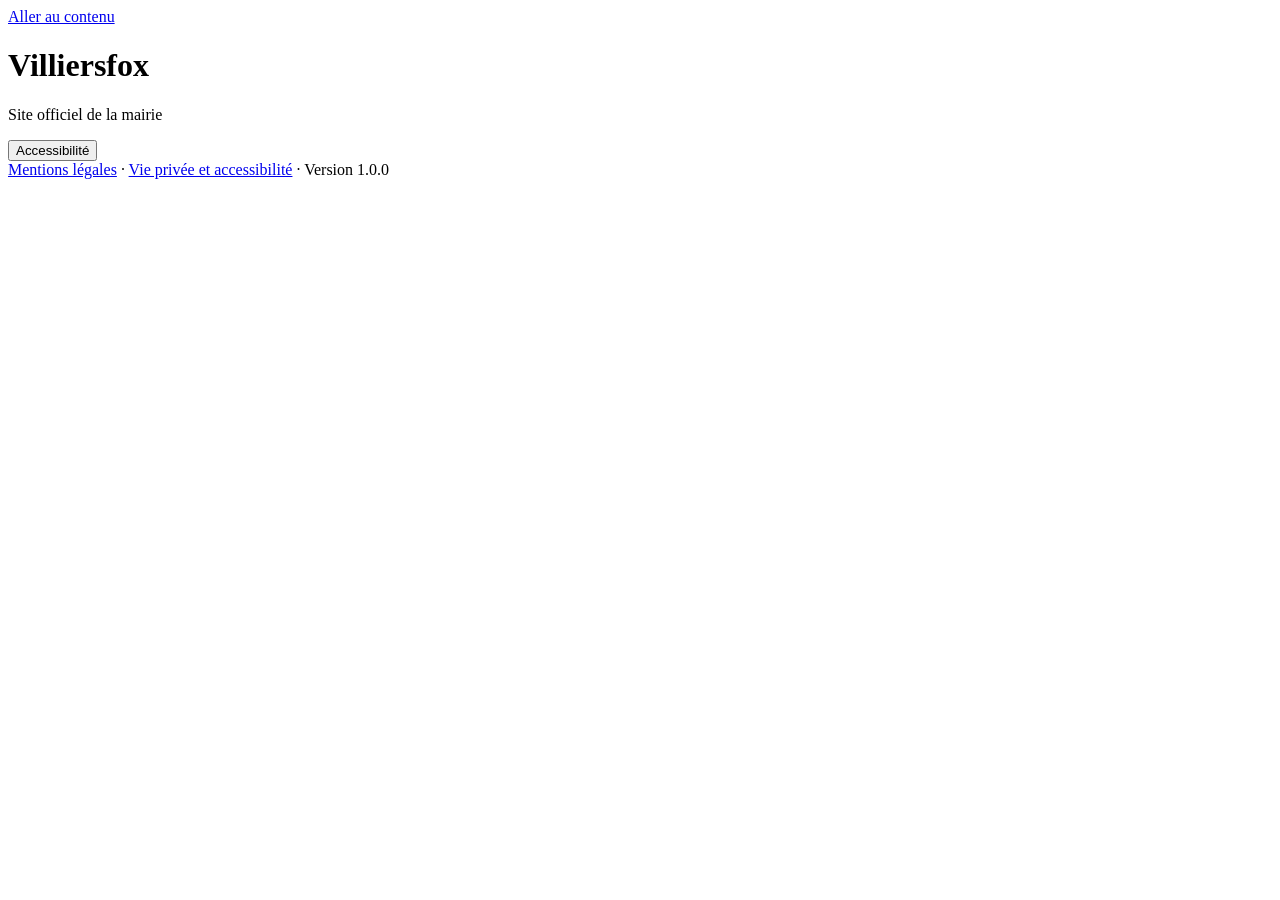
==== index.html @ 53879127 "Create index.html" ====
<!-- index.html -->
<!doctype html><html lang="fr"><head><meta charset="utf-8">
<meta name="viewport" content="width=device-width,initial-scale=1">
<title>Villiersfox – Mairie</title><meta name="theme-color" content="#1f4d3a">
<link rel="manifest" href="manifest.webmanifest"><link rel="stylesheet" href="css/style.css"></head><body>
<a class="skip" href="#main">Aller au contenu</a>
<header><h1>Villiersfox</h1><p>Site officiel de la mairie</p>
<nav id="nav" aria-label="Navigation principale"></nav>
<div class="tools"><button id="abtn" aria-expanded="false" aria-controls="a11y">Accessibilité</button><button id="install" hidden>Installer l’application</button></div></header>
<section id="a11y" hidden aria-label="Réglages d’accessibilité">
<p>Taille du texte : <button data-s="0">A</button><button data-s="1">A+</button><button data-s="2">A++</button></p>
<label><input type="checkbox" data-o="contrast"> Contraste élevé</label>
<label><input type="checkbox" data-o="cb"> Mode daltonien</label>
<label><input type="checkbox" data-o="dark"> Thème sombre</label>
<label><input type="checkbox" data-o="lines"> Interligne agrandi</label>
<label><input type="checkbox" data-o="big"> Boutons agrandis</label>
<p><button id="tts">Lire la page à voix haute</button></p></section>
<div id="banner" role="status" aria-live="polite"></div>
<main id="main" tabindex="-1"></main>
<dialog id="dlg" aria-label="Détail"></dialog>
<footer><a href="#legal">Mentions légales</a> · <a href="#privacy">Vie privée et accessibilité</a> · Version 1.0.0</footer>
<script src="js/app.js" defer></script></body></html>
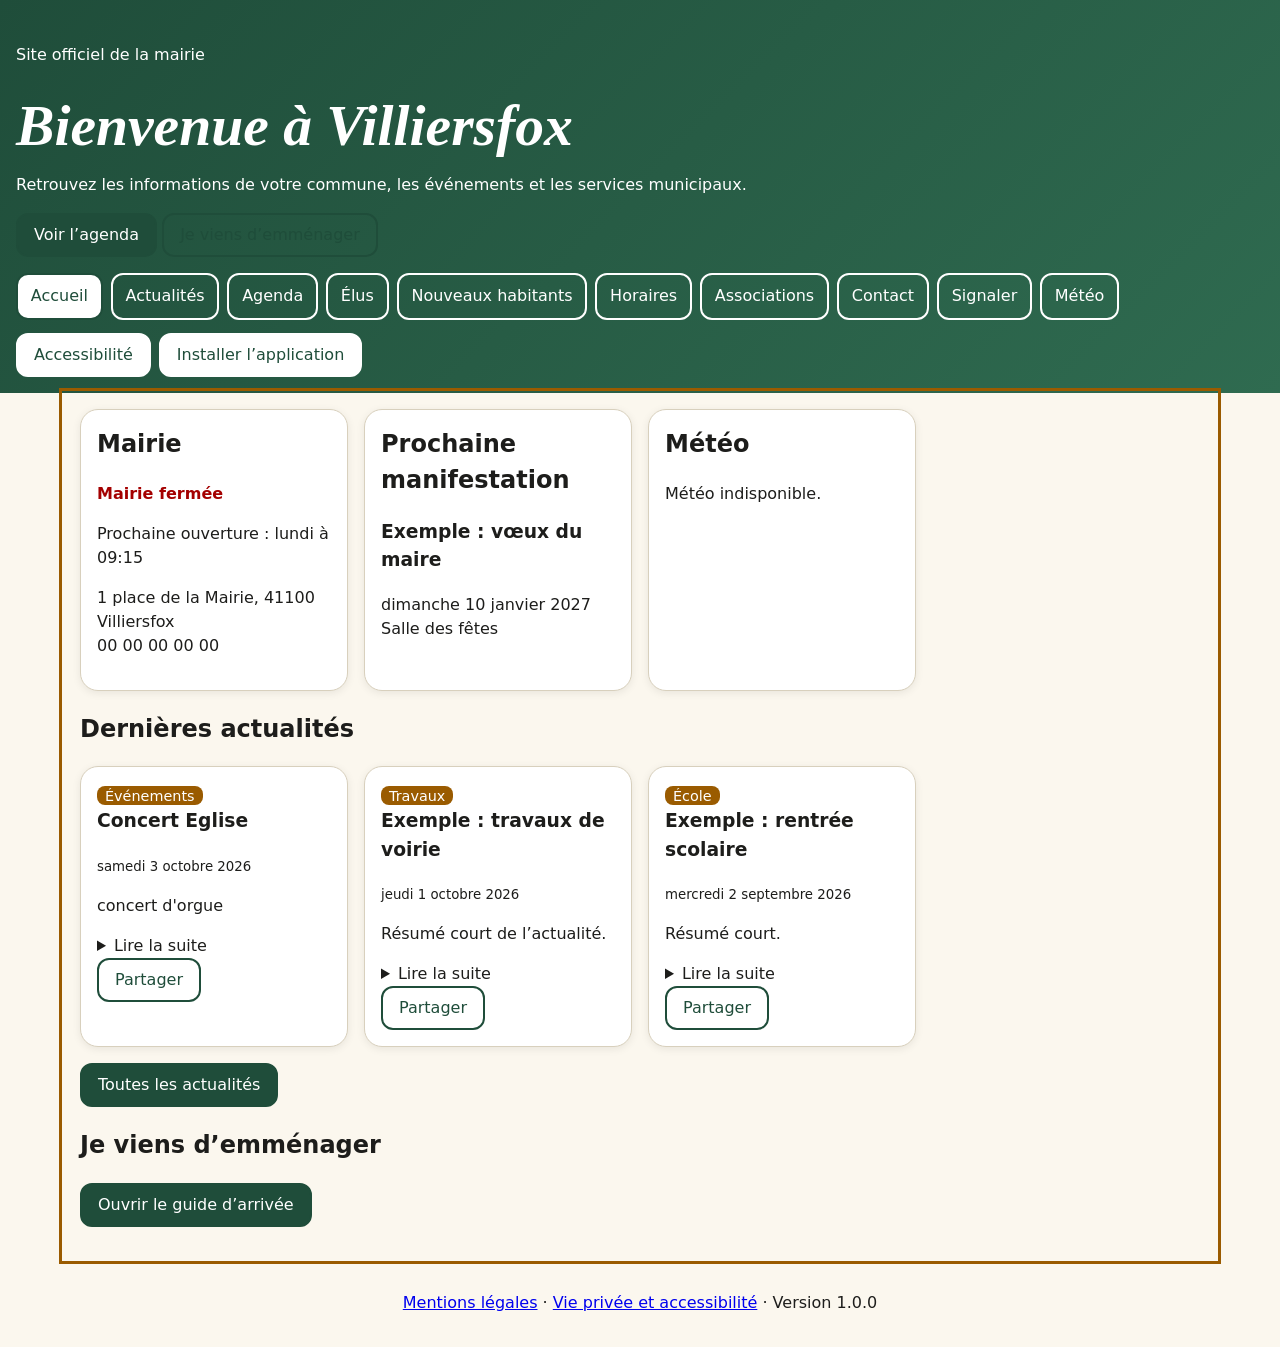
==== commit 0de37598: "Update index.html" ====
--- a/index.html
+++ b/index.html
@@ -1,10 +1,9 @@
-<!-- index.html -->
 <!doctype html><html lang="fr"><head><meta charset="utf-8">
 <meta name="viewport" content="width=device-width,initial-scale=1">
 <title>Villiersfox – Mairie</title><meta name="theme-color" content="#1f4d3a">
 <link rel="manifest" href="manifest.webmanifest"><link rel="stylesheet" href="css/style.css"></head><body>
 <a class="skip" href="#main">Aller au contenu</a>
-<header><h1>Villiersfox</h1><p>Site officiel de la mairie</p>
+<header><div class="hero"><p class="kicker">Site officiel de la mairie</p><h1>Bienvenue à <em>Villiersfox</em></h1><p>Retrouvez les informations de votre commune, les événements et les services municipaux.</p><p><a class="btn" href="#agenda">Voir l’agenda</a> <a class="btn alt" href="#guide">Je viens d’emménager</a></p></div>
 <nav id="nav" aria-label="Navigation principale"></nav>
 <div class="tools"><button id="abtn" aria-expanded="false" aria-controls="a11y">Accessibilité</button><button id="install" hidden>Installer l’application</button></div></header>
 <section id="a11y" hidden aria-label="Réglages d’accessibilité">
--- a/css/style.css
+++ b/css/style.css
@@ -0,0 +1,36 @@
+/* css/style.css */
+:root{--p:#1f4d3a;--a:#9a5b00;--bg:#fbf7ee;--c:#fff;--t:#1d1d1b;--b:#d8d0bd}
+.dark{--bg:#15201b;--c:#1f2d26;--t:#f2efe6;--p:#8fd1ae;--a:#ffc266;--b:#3b4b43}
+.contrast{--bg:#fff;--c:#fff;--t:#000;--p:#00361f;--b:#000}.contrast.dark{--bg:#000;--c:#000;--t:#fff;--p:#9dffc9;--b:#fff}
+.cb{--a:#0b5cad}
+html{font-size:100%}html.s1{font-size:118%}html.s2{font-size:136%}
+body{margin:0;font:1rem/1.5 system-ui,"Open Sans",sans-serif;background:var(--bg);color:var(--t)}
+body.lines{line-height:2}body.big button,body.big a.btn,body.big input,body.big select{min-height:56px}
+header{background:var(--p);color:#fff;padding:1rem}.dark header,.contrast.dark header{color:#000}
+header h1{margin:0;font-size:2.2rem}header p{margin:.2rem 0 1rem}
+nav{display:flex;flex-wrap:wrap;gap:.5rem}nav a{color:inherit;padding:.6rem .8rem;border:2px solid currentColor;border-radius:12px;text-decoration:none;min-height:44px;box-sizing:border-box}
+nav a[aria-current]{background:#fff;color:var(--p)}
+.tools{margin-top:.8rem;display:flex;gap:.5rem;flex-wrap:wrap}
+button,.btn{min-height:44px;min-width:44px;padding:.5rem 1rem;border-radius:12px;border:2px solid var(--p);background:var(--p);color:#fff;font:inherit;cursor:pointer;text-decoration:none;display:inline-block;box-sizing:border-box}
+.dark button,.dark .btn{color:#000}button.alt,.btn.alt{background:transparent;color:var(--p)}
+:focus-visible{outline:3px solid var(--a);outline-offset:2px}
+main{max-width:60rem;margin:auto;padding:1rem}#a11y{background:var(--c);padding:1rem;border-bottom:2px solid var(--b)}#a11y label{display:block;padding:.4rem 0}
+.grid{display:grid;gap:1rem;grid-template-columns:repeat(auto-fill,minmax(16rem,1fr))}
+.card{background:var(--c);border:1px solid var(--b);border-radius:18px;padding:1rem;box-shadow:0 2px 8px rgba(0,0,0,.08)}
+.card h2,.card h3{margin-top:0}.past{opacity:.6}.tag{background:var(--a);color:#fff;border-radius:8px;padding:.1rem .5rem;font-size:.9rem}
+.ok{color:#0a6b2d;font-weight:700}.ko{color:#a40000;font-weight:700}
+#banner:not(:empty){background:#a40000;color:#fff;padding:.8rem;text-align:center;font-weight:700}
+input,select,textarea{font:inherit;padding:.6rem;border:2px solid var(--b);border-radius:10px;width:100%;box-sizing:border-box;min-height:44px;background:var(--c);color:var(--t)}
+label{display:block;margin:.6rem 0 .2rem}.hp{position:absolute;left:-9999px}
+.skip{position:absolute;left:-9999px}.skip:focus{left:0;background:#fff;color:#000;padding:.5rem;z-index:9}
+.chk{display:flex;gap:.7rem;align-items:flex-start}.chk input{width:28px;height:28px;flex:none}
+progress{width:100%;height:1.2rem}dialog{max-width:32rem;border-radius:18px;border:2px solid var(--p);background:var(--c);color:var(--t)}
+.av{width:4rem;height:4rem;border-radius:50%;background:var(--p);color:#fff;display:grid;place-items:center;font-weight:700;font-size:1.3rem}
+table{border-collapse:collapse;width:100%}td,th{border-bottom:1px solid var(--b);padding:.5rem;text-align:left}
+footer{text-align:center;padding:2rem 1rem}
+.tools button{background:#fff;color:#1f4d3a;border-color:#fff}
+header{background:linear-gradient(135deg,#1f4d3a,#2f6b50);padding:2.5rem 1rem 1rem}
+header h1{font-family:Georgia,"Times New Roman",serif;font-style:italic;font-size:clamp(2.4rem,7vw,3.6rem)}
+.tools button{background:#fff;color:#1f4d3a;border-color:#fff}
+.card{transition:transform .15s}.card:hover{transform:translateY(-2px)}
+main{max-width:70rem}
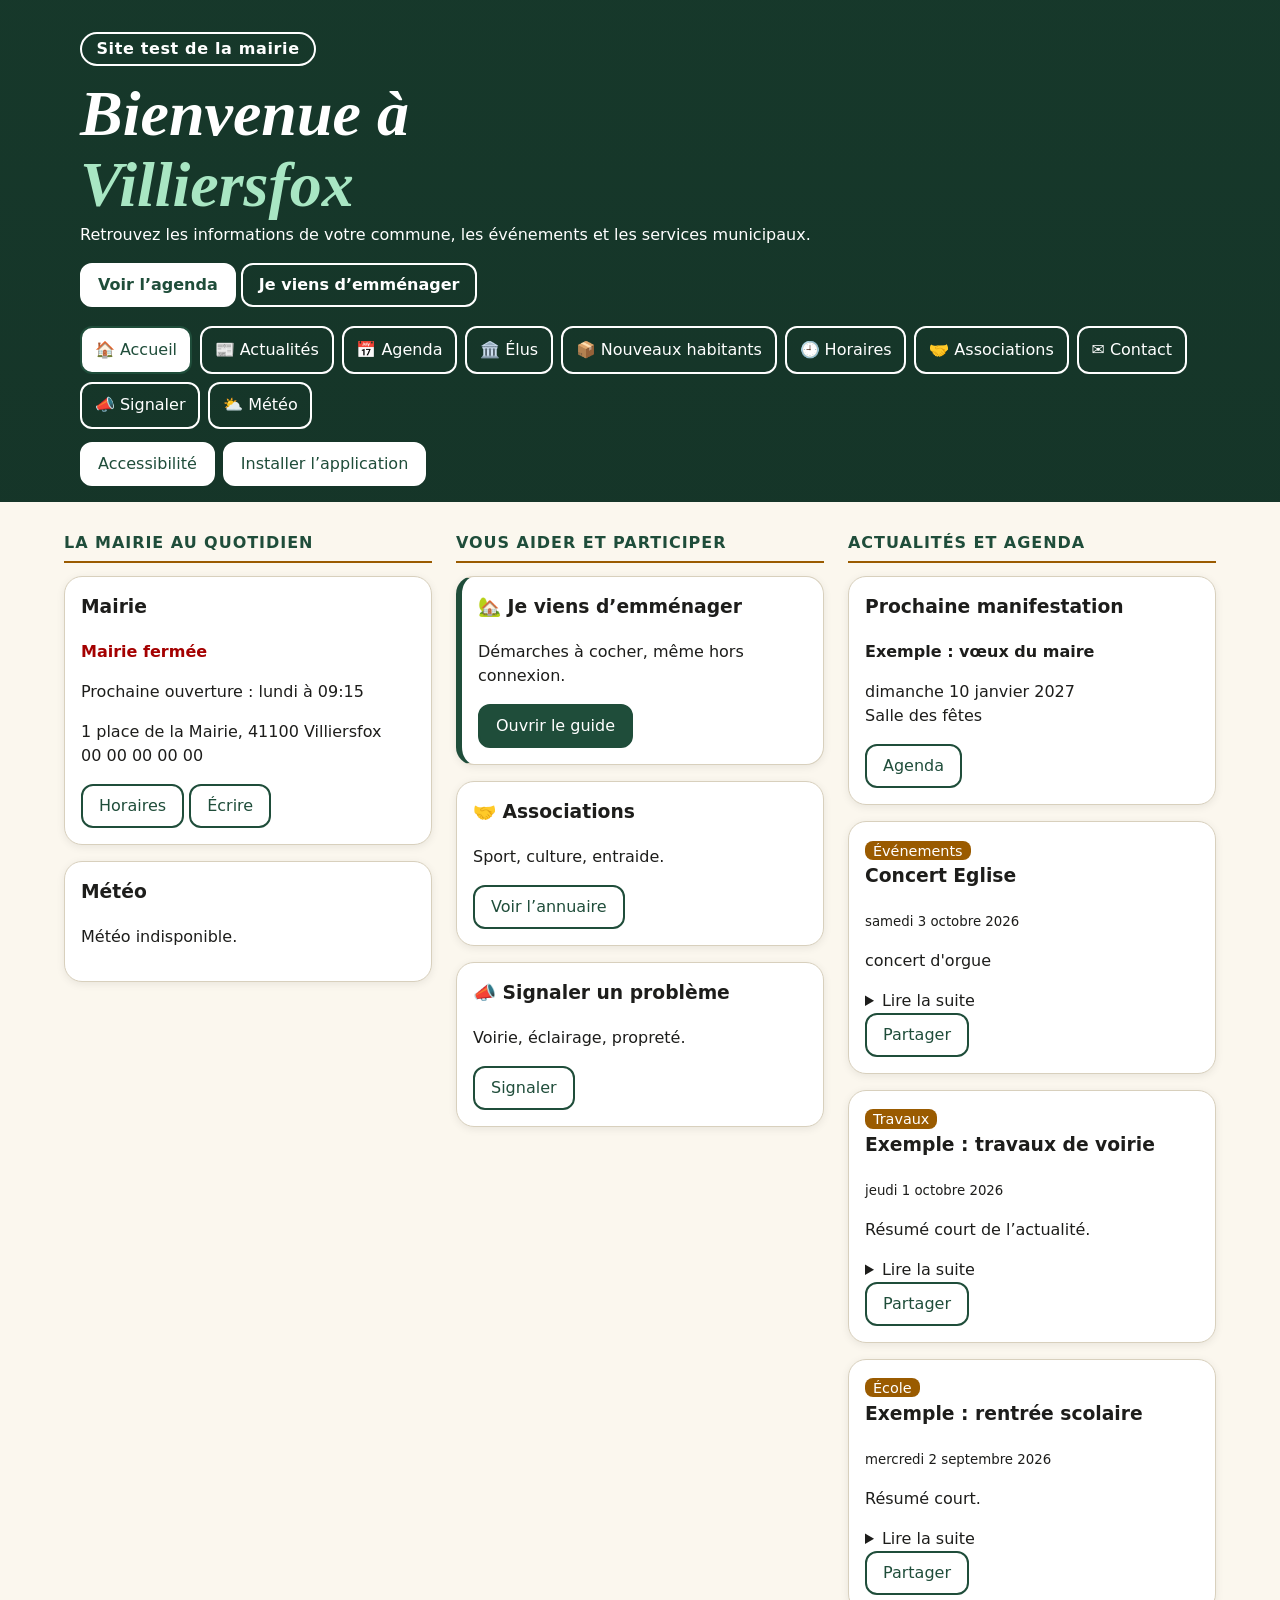
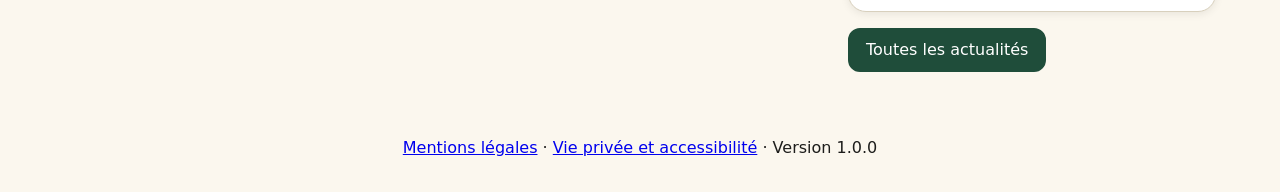
==== commit ff612b30: "Update index.html" ====
--- a/index.html
+++ b/index.html
@@ -3,7 +3,7 @@
 <title>Villiersfox – Mairie</title><meta name="theme-color" content="#1f4d3a">
 <link rel="manifest" href="manifest.webmanifest"><link rel="stylesheet" href="css/style.css"></head><body>
 <a class="skip" href="#main">Aller au contenu</a>
-<header><div class="hero"><p class="kicker">Site officiel de la mairie</p><h1>Bienvenue à <em>Villiersfox</em></h1><p>Retrouvez les informations de votre commune, les événements et les services municipaux.</p><p><a class="btn" href="#agenda">Voir l’agenda</a> <a class="btn alt" href="#guide">Je viens d’emménager</a></p></div>
+<header><div class="hero"><p class="kicker">Site test de la mairie</p><h1>Bienvenue à <em>Villiersfox</em></h1><p>Retrouvez les informations de votre commune, les événements et les services municipaux.</p><p><a class="btn" href="#agenda">Voir l’agenda</a> <a class="btn alt" href="#guide">Je viens d’emménager</a></p></div>
 <nav id="nav" aria-label="Navigation principale"></nav>
 <div class="tools"><button id="abtn" aria-expanded="false" aria-controls="a11y">Accessibilité</button><button id="install" hidden>Installer l’application</button></div></header>
 <section id="a11y" hidden aria-label="Réglages d’accessibilité">
--- a/css/style.css
+++ b/css/style.css
@@ -34,3 +34,22 @@
 .tools button{background:#fff;color:#1f4d3a;border-color:#fff}
 .card{transition:transform .15s}.card:hover{transform:translateY(-2px)}
 main{max-width:70rem}
+header{background:linear-gradient(rgba(20,50,38,.78),rgba(20,50,38,.88)),url(../img/hero.webp) center/cover no-repeat,#1f4d3a;color:#fff;padding:2rem 1rem 1rem}
+.dark header,.contrast.dark header{color:#fff}
+.hero{max-width:70rem;margin:0 auto 1.2rem}
+.kicker{display:inline-block;border:2px solid #fff;border-radius:999px;padding:.2rem .9rem;margin:0 0 .8rem;font-weight:700;letter-spacing:.04em}
+header h1{font-family:Georgia,"Times New Roman",serif;font-style:italic;font-size:clamp(2.4rem,8vw,4rem);line-height:1.1}
+header h1 em{display:block;color:#a8e6c3}
+.hero .btn{background:#fff;color:#1f4d3a;border-color:#fff;font-weight:700}
+.hero .btn.alt{background:transparent;color:#fff}
+header nav,header .tools{max-width:70rem;margin-left:auto;margin-right:auto}
+nav a[aria-current]{background:#fff;color:#1f4d3a}
+.tools button{background:#fff;color:#1f4d3a;border-color:#fff}
+main{max-width:72rem}
+main:focus{outline:none}
+.cols{display:grid;gap:1.5rem;grid-template-columns:repeat(auto-fit,minmax(18rem,1fr));align-items:start}
+.cols .card{margin-bottom:1rem}
+.sec{font-size:1rem;text-transform:uppercase;letter-spacing:.06em;color:var(--p);border-bottom:2px solid var(--a);padding-bottom:.4rem}
+.accent{border-left:6px solid var(--p)}
+.card{transition:transform .15s}.card:hover{transform:translateY(-2px)}
+@media(prefers-reduced-motion:reduce){.card{transition:none}.card:hover{transform:none}}
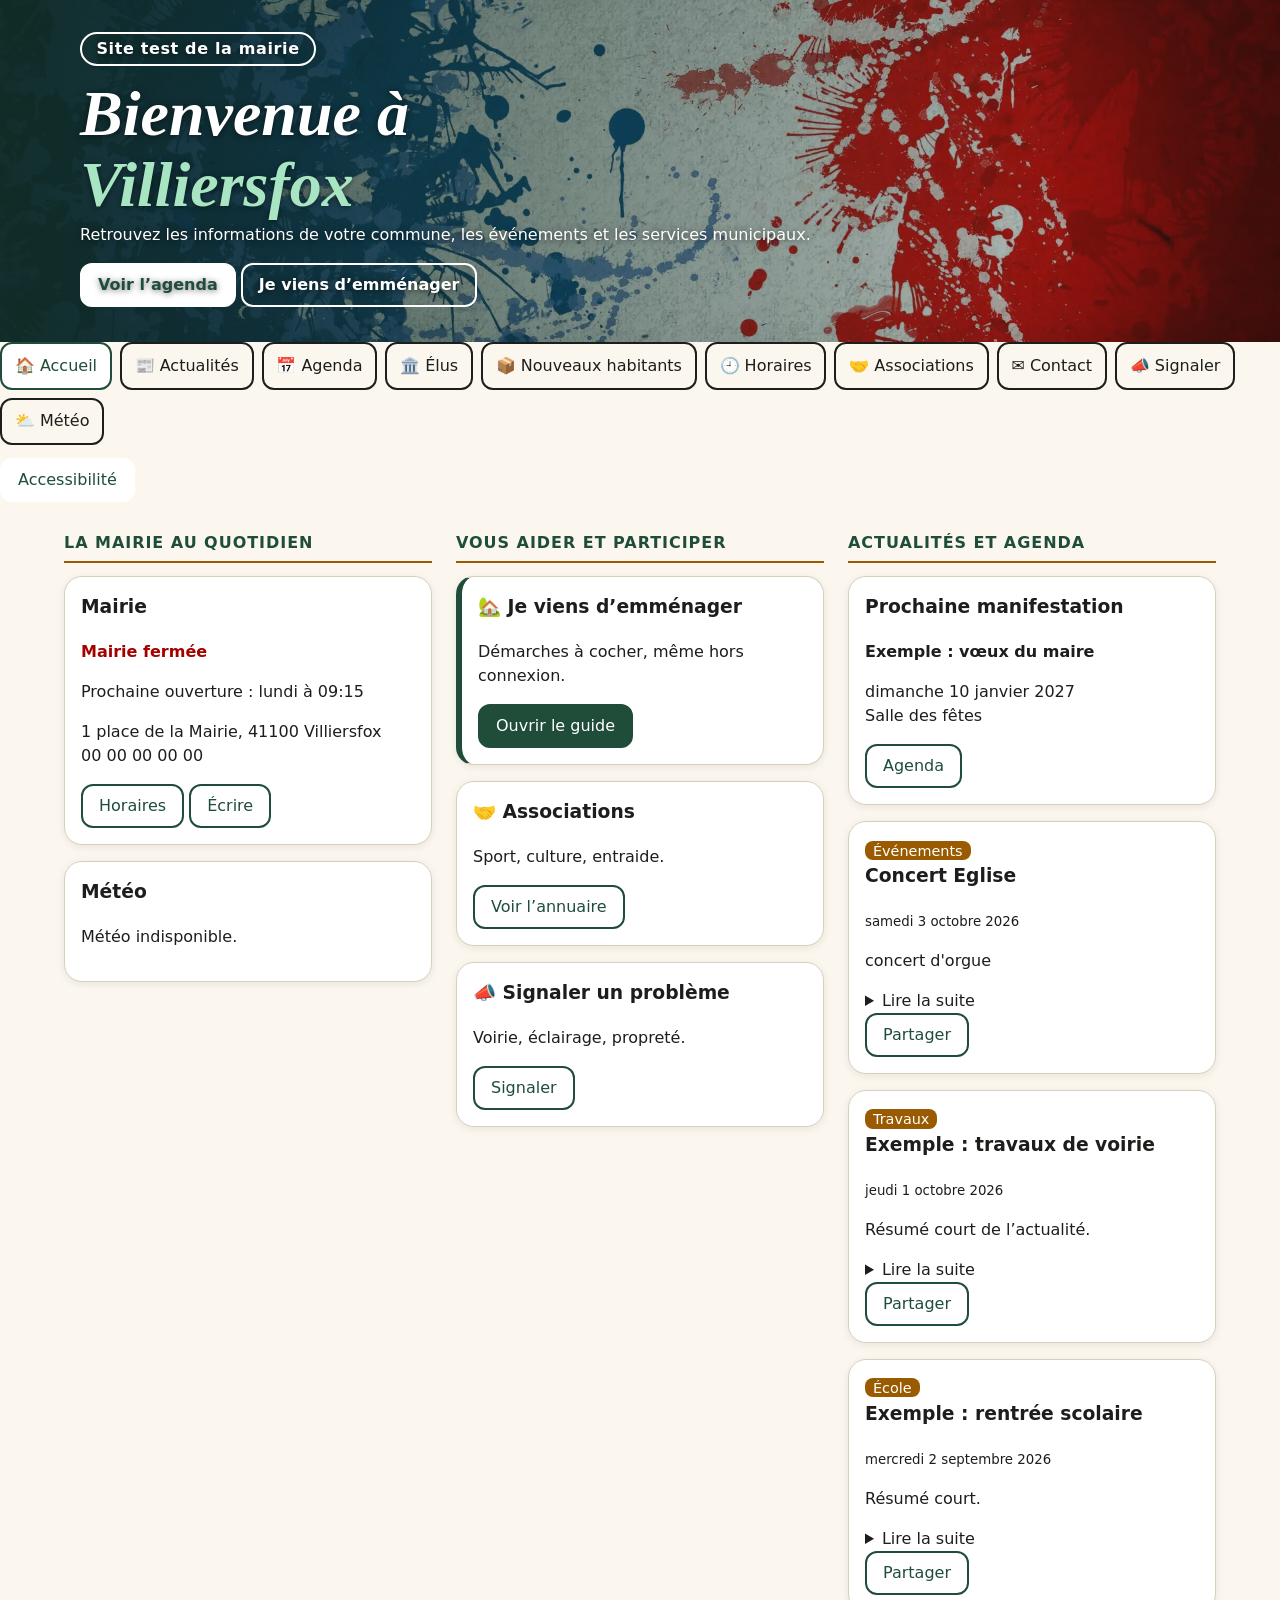
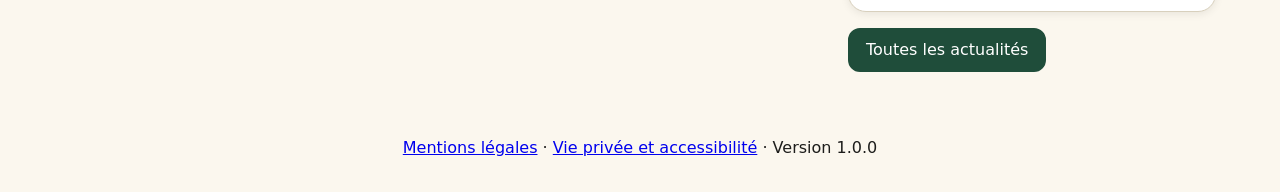
==== commit 7eb6e72d: "Add files via upload" ====
--- a/index.html
+++ b/index.html
@@ -1,11 +1,11 @@
 <!doctype html><html lang="fr"><head><meta charset="utf-8">
 <meta name="viewport" content="width=device-width,initial-scale=1">
 <title>Villiersfox – Mairie</title><meta name="theme-color" content="#1f4d3a">
-<link rel="manifest" href="manifest.webmanifest"><link rel="stylesheet" href="css/style.css"></head><body>
+<link rel="manifest" href="manifest.webmanifest"><link rel="stylesheet" href="css/style.css"><link rel="stylesheet" href="css/theme.css"></head><body>
 <a class="skip" href="#main">Aller au contenu</a>
-<header><div class="hero"><p class="kicker">Site test de la mairie</p><h1>Bienvenue à <em>Villiersfox</em></h1><p>Retrouvez les informations de votre commune, les événements et les services municipaux.</p><p><a class="btn" href="#agenda">Voir l’agenda</a> <a class="btn alt" href="#guide">Je viens d’emménager</a></p></div>
-<nav id="nav" aria-label="Navigation principale"></nav>
-<div class="tools"><button id="abtn" aria-expanded="false" aria-controls="a11y">Accessibilité</button><button id="install" hidden>Installer l’application</button></div></header>
+<header><div class="hero"><p class="kicker">Site test de la mairie</p><h1>Bienvenue à <em>Villiersfox</em></h1><p>Retrouvez les informations de votre commune, les événements et les services municipaux.</p><p><a class="btn" href="#agenda">Voir l’agenda</a> <a class="btn alt" href="#guide">Je viens d’emménager</a></p></div></header>
+<div class="bar"><nav id="nav" aria-label="Navigation principale"></nav>
+<div class="tools"><button id="abtn" aria-expanded="false" aria-controls="a11y">Accessibilité</button><button id="install" hidden>Installer l’application</button></div></div>
 <section id="a11y" hidden aria-label="Réglages d’accessibilité">
 <p>Taille du texte : <button data-s="0">A</button><button data-s="1">A+</button><button data-s="2">A++</button></p>
 <label><input type="checkbox" data-o="contrast"> Contraste élevé</label>
--- a/css/style.css
+++ b/css/style.css
@@ -53,3 +53,6 @@
 .accent{border-left:6px solid var(--p)}
 .card{transition:transform .15s}.card:hover{transform:translateY(-2px)}
 @media(prefers-reduced-motion:reduce){.card{transition:none}.card:hover{transform:none}}
+[hidden]{display:none!important}
+header{background:linear-gradient(90deg,rgba(20,50,38,.82),rgba(20,50,38,.25)),url(../img/hero.webp) center/cover no-repeat,#1f4d3a}
+header h1,.hero p{text-shadow:0 1px 6px rgba(0,0,0,.55)}
